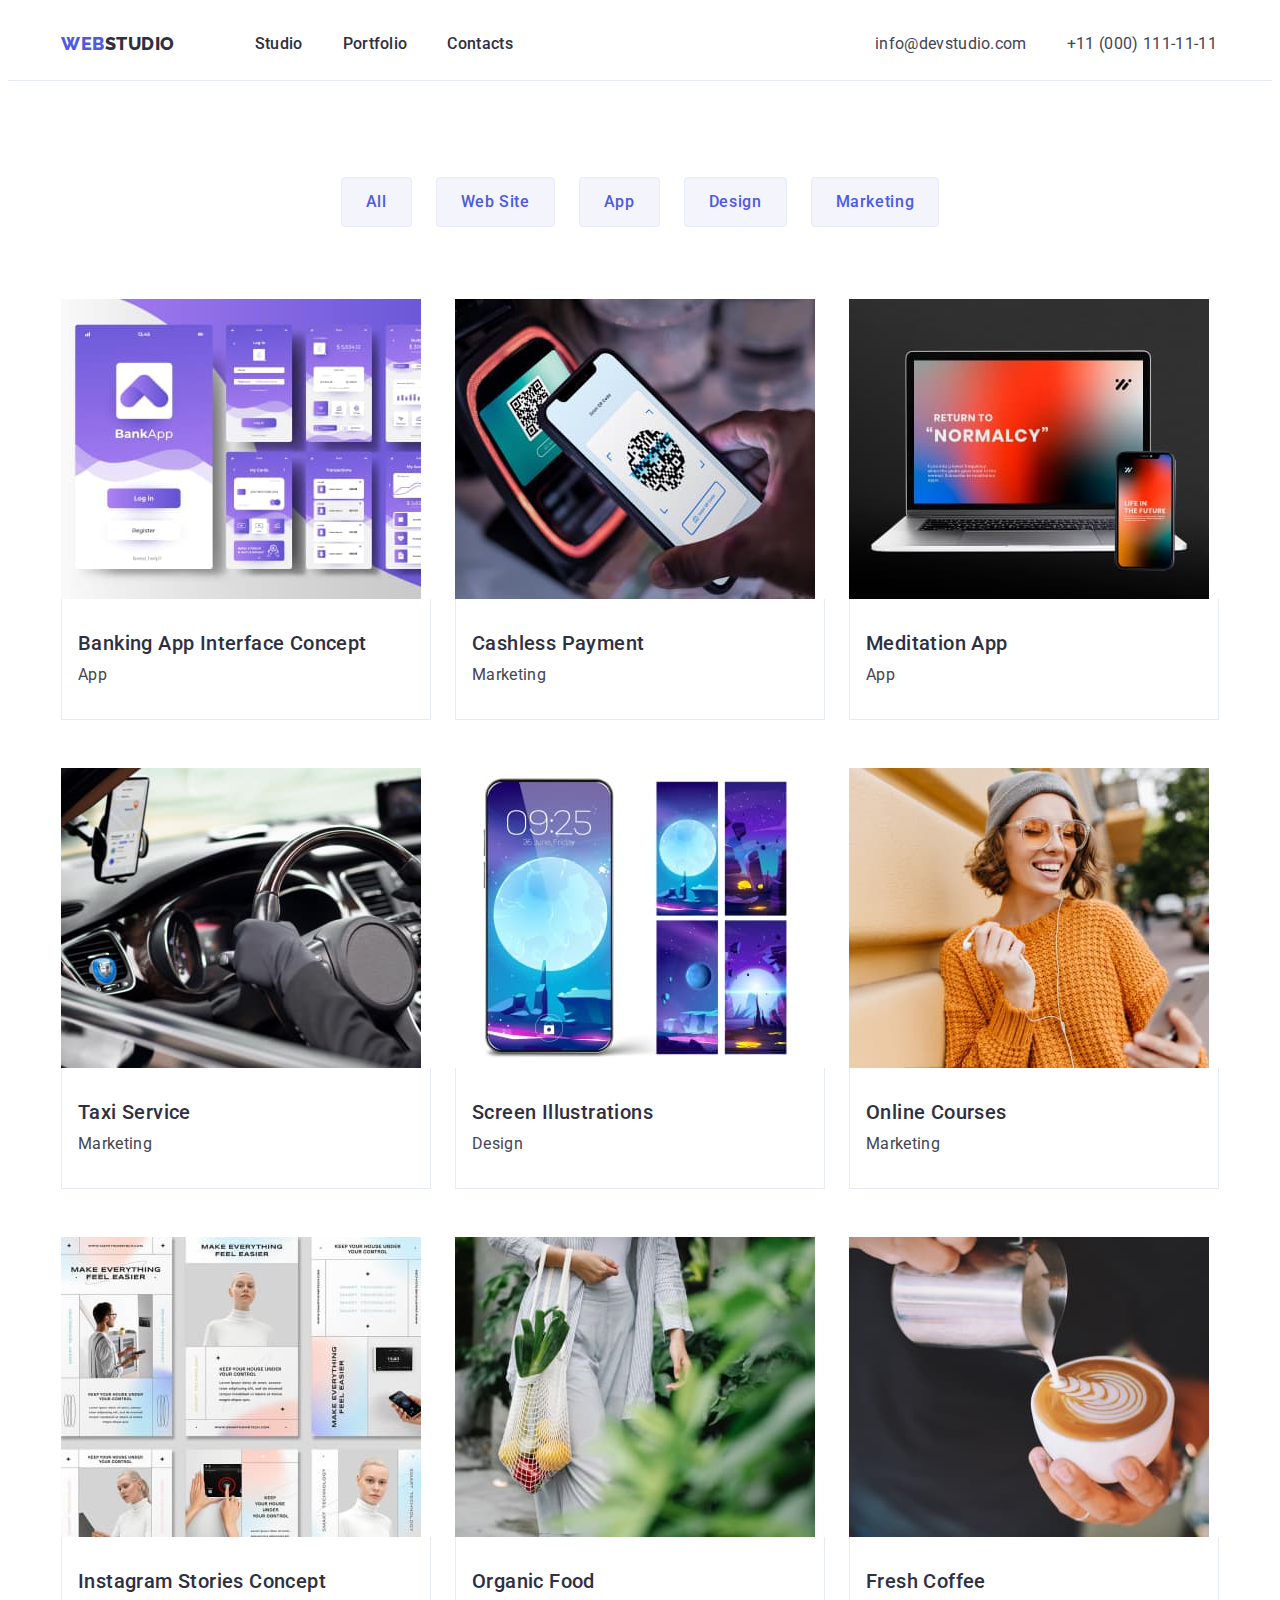
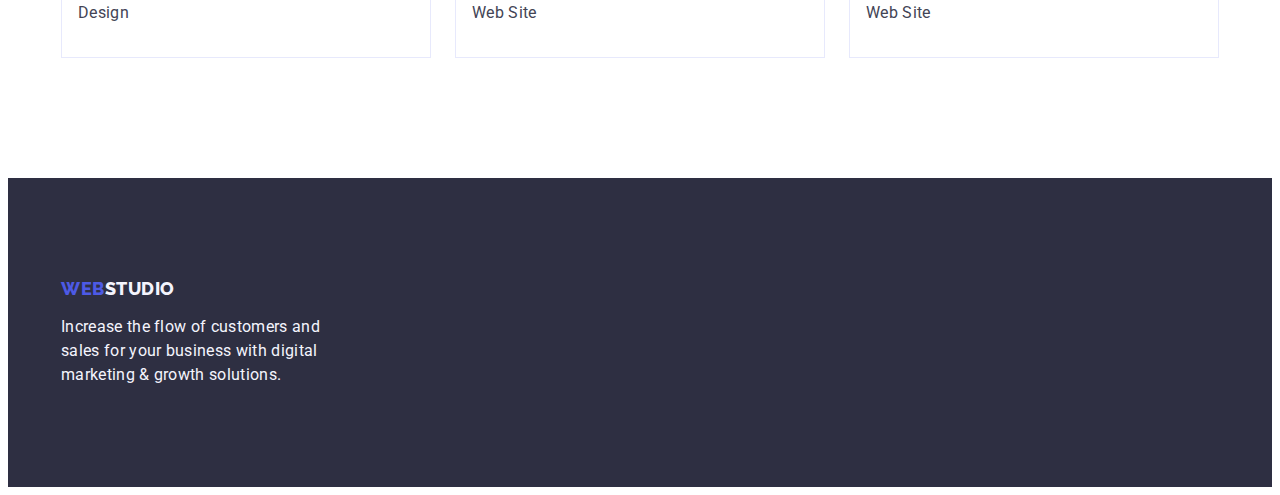
==== portfolio.html @ e4bd3b22 "HW#4" ====
<!DOCTYPE html>

<html lang="en">
  <head>
    <meta charset="UTF-8" />
    <meta name="viewport" content="width=device-width, initial-scale=1.0" />
    <title>WebStudio - Portfolio</title>
    <link rel="preconnect" href="https://fonts.googleapis.com" />
    <link rel="preconnect" href="https://fonts.gstatic.com" crossorigin />
    <link
      href="https://fonts.googleapis.com/css2?family=Raleway:wght@800&family=Roboto:wght@400;500;700;900&display=swap"
      rel="stylesheet"
    />
    <link
      rel="stylesheet"
      href="https://cdnjs.cloudflare.com/ajax/libs/modern-normalize/2.0.0/modern-normalize.min.css"
      integrity="sha512-4xo8blKMVCiXpTaLzQSLSw3KFOVPWhm/TRtuPVc4WG6kUgjH6J03IBuG7JZPkcWMxJ5huwaBpOpnwYElP/m6wg=="
      crossorigin="anonymous"
      referrerpolicy="no-referrer"
    />
    <link rel="stylesheet" href="./css/styles.css" />
  </head>
  <body>
    <!-- HEADER -->
    <header class="page-header">
      <div class="container page-header-container">
        <nav class="page-navigation">
          <a class="logo-header link" href="./index.html">
            Web<span class="logo-header-second">Studio</span>
          </a>
          <ul class="menu list">
            <li class="menu-item">
              <a class="menu-link-first link" href="./index.html">Studio</a>
            </li>
            <li class="menu-item">
              <a class="menu-link-second link" href="./portfolio.html"
                >Portfolio</a
              >
            </li>
            <li class="menu-item">
              <a class="menu-link-third link" href="">Contacts</a>
            </li>
          </ul>
        </nav>
        <address class="page-contacts">
          <ul class="contacts list">
            <li class="contacts-item">
              <a class="contacts-link link" href="mailto:info@devstudio.com"
                >info@devstudio.com</a
              >
            </li>
            <li>
              <a class="contacts-link link" href="tel:+110001111111"
                >+11 (000) 111-11-11</a
              >
            </li>
          </ul>
        </address>
      </div>
    </header>
    <!-- Portfolio -->
    <main class="page-portfolio">
      <section class="page-portfolio-section">
        <div class="container">
          <h1 class="visually-hidden">Portfolio</h1>
          <!-- Filters -->
          <ul class="portfolio-buttons list">
            <li>
              <button class="portfolio-button" type="button">All</button>
            </li>
            <li>
              <button class="portfolio-button" type="button">Web Site</button>
            </li>
            <li><button class="portfolio-button" type="button">App</button></li>
            <li>
              <button class="portfolio-button" type="button">Design</button>
            </li>
            <li>
              <button class="portfolio-button" type="button">Marketing</button>
            </li>
          </ul>
          <!-- Portfolio works-->
          <ul class="portfolios list">
            <li class="portfolio-card">
              <a class="portfolio link" href="">
                <img
                  src="./images/portfolio/photos/BankingAppInterfaceConcept.jpg"
                  alt="Banking App Interface Concept"
                  width="360"
                  height="300"
                />
                <div class="app">
                  <h2 class="section-portfolio-header">
                    Banking App Interface Concept
                  </h2>
                  <p class="section-portfolio-text">App</p>
                </div>
              </a>
            </li>
            <li class="portfolio-card">
              <a class="portfolio link" href="">
                <img
                  src="./images/portfolio/photos/CashlessPayment.jpg"
                  alt="Cashless Payment"
                  width="360"
                  height="300"
                />
                <div class="app">
                  <h2 class="section-portfolio-header">Cashless Payment</h2>
                  <p class="section-portfolio-text">Marketing</p>
                </div>
              </a>
            </li>
            <li class="portfolio-card">
              <a class="portfolio link" href="">
                <img
                  src="./images/portfolio/photos/MeditationApp.jpg"
                  alt="Meditation App"
                  width="360"
                  height="300"
                />
                <div class="app">
                  <h2 class="section-portfolio-header">Meditation App</h2>
                  <p class="section-portfolio-text">App</p>
                </div>
              </a>
            </li>
            <li class="portfolio-card">
              <a class="portfolio link" href="">
                <img
                  src="./images/portfolio/photos/TaxiService.jpg"
                  alt="Taxi Service"
                  width="360"
                  height="300"
                />
                <div class="app">
                  <h2 class="section-portfolio-header">Taxi Service</h2>
                  <p class="section-portfolio-text">Marketing</p>
                </div>
              </a>
            </li>
            <li class="portfolio-card">
              <a class="portfolio link" href="">
                <img
                  src="./images/portfolio/photos/ScreenIllustrations.jpg"
                  alt="Screen Illustrations"
                  width="360"
                  height="300"
                />
                <div class="app">
                  <h2 class="section-portfolio-header">Screen Illustrations</h2>
                  <p class="section-portfolio-text">Design</p>
                </div>
              </a>
            </li>
            <li class="portfolio-card">
              <a class="portfolio link" href="">
                <img
                  src="./images/portfolio/photos/OnlineCourses.jpg"
                  alt="Online Courses"
                  width="360"
                  height="300"
                />
                <div class="app">
                  <h2 class="section-portfolio-header">Online Courses</h2>
                  <p class="section-portfolio-text">Marketing</p>
                </div>
              </a>
            </li>
            <li class="portfolio-card">
              <a class="portfolio link" href="">
                <img
                  src="./images/portfolio/photos/InstagramStoriesConcept.jpg"
                  alt="Instagram Stories Concept"
                  width="360"
                  height="300"
                />
                <div class="app">
                  <h2 class="section-portfolio-header">
                    Instagram Stories Concept
                  </h2>
                  <p class="section-portfolio-text">Design</p>
                </div>
              </a>
            </li>
            <li class="portfolio-card">
              <a class="portfolio link" href="">
                <img
                  src="./images/portfolio/photos/OrganicFood.jpg"
                  alt="Organic Food"
                  width="360"
                  height="300"
                />
                <div class="app">
                  <h2 class="section-portfolio-header">Organic Food</h2>
                  <p class="section-portfolio-text">Web Site</p>
                </div>
              </a>
            </li>
            <li class="portfolio-card">
              <a class="portfolio link" href="">
                <img
                  src="./images/portfolio/photos/FreshCoffee.jpg"
                  alt="Fresh Coffee"
                  width="360"
                  height="300"
                />
                <div class="app">
                  <h2 class="section-portfolio-header">Fresh Coffee</h2>
                  <p class="section-portfolio-text">Web Site</p>
                </div>
              </a>
            </li>
          </ul>
        </div>
      </section>
    </main>
    <!-- FOOTER -->
    <footer class="page-footer">
      <div class="container">
        <a class="logo-footer link" href="./index.html">
          Web<span class="logo-footer-second">Studio</span>
        </a>
        <p class="text-footer">
          Increase the flow of customers and sales for your business with
          digital marketing & growth solutions.
        </p>
      </div>
    </footer>
  </body>
</html>
---- css/styles.css ----
/* ============= VARIABLES ============= */

:root {
  --main-color: #434455;
  --secondary-color: #2e2f42;
  --secondary-white: #f4f4fd;
  --blue: #4d5ae5;
  --white: #ffffff;
  --secondary-blue: #404bbf;
  --third-white: #e7e9fc;
}

/* ============= /VARIABLES ============= */

/* ============= COMMON STYLES ============= */
h1,
h2,
h3,
h4,
h5,
h6,
p {
  margin-top: 0;
  margin-bottom: 0;
}

ul,
ol {
  padding-left: 0;
  margin-top: 0;
  margin-bottom: 0;
}

img {
  display: block;
}

.list {
  list-style-type: none;
}

.link {
  text-decoration: none;
}

button {
  cursor: pointer;
}

body {
  font-family: "Roboto", sans-serif;
  color: var(--main-color);
  background-color: var(--white);
}

.container {
  width: 1158px;
  margin-left: auto;
  margin-right: auto;
  padding-left: 15px;
  padding-right: 15px;
}

.visually-hidden {
  position: absolute;
  width: 1px;
  height: 1px;
  margin: -1px;
  border: 0;
  padding: 0;
  white-space: nowrap;
  clip-path: inset(100%);
  clip: rect(0 0 0 0);
  overflow: hidden;
}

/* ============= /COMMON STYLES ============= */

/* ============= PAGE HEADER ============= */
.page-header {
  border-bottom: 1px solid #e7e9fc;
}

.page-header-container {
  display: flex;
  justify-content: space-between;
}

.page-navigation {
  display: flex;
  align-items: center;
  width: 100%;
  max-width: 452px;
  justify-content: space-between;
}

.logo-header {
  margin-right: 76px;
  font-family: "Raleway", sans-serif;
  font-size: 18px;
  font-weight: 800;
  line-height: 1.17;
  letter-spacing: 0.03em;
  text-transform: uppercase;
  color: var(--blue);
}

.logo-header-second {
  color: var(--secondary-color);
}

.menu {
  display: flex;
  gap: 40px;
}

.menu-link-first {
  padding-top: 24px;
  padding-bottom: 24px;
  font-size: 16px;
  font-weight: 500;
  line-height: 1.5;
  letter-spacing: 0.02em;
  color: var(--secondary-color);
}

.menu-link-second {
  padding-top: 24px;
  padding-bottom: 24px;
  font-size: 16px;
  font-weight: 500;
  line-height: 1.5;
  letter-spacing: 0.02em;
  color: var(--secondary-color);
}

.menu-link-third {
  padding-top: 24px;
  padding-bottom: 24px;
  font-size: 16px;
  font-weight: 500;
  line-height: 1.5;
  letter-spacing: 0.02em;
  color: var(--secondary-color);
}

.contacts {
  display: flex;
  gap: 40px;
}

.contacts-link {
  font-size: 16px;
  font-weight: 400;
  line-height: 1.5;
  letter-spacing: 0.02em;
  color: var(--main-color);
}

.page-contacts {
  padding-top: 24px;
  padding-bottom: 24px;
  font-style: normal;
  width: 100%;
  max-width: 344px;
  justify-content: space-between;
}

.menu-link-first:hover,
.menu-link-first:focus,
.menu-link-second:hover,
.menu-link-second:focus,
.menu-link-third:hover,
.menu-link-third:focus,
.contacts-link:hover,
.contacts-link:focus {
  color: var(--secondary-blue);
}

/* ============= /PAGE HEADER ============= */

/* ============= STUDIO PAGE ============= */

.page-hero {
  display: flex;
  justify-content: space-between;
  padding-top: 188px;
  padding-bottom: 188px;
  background-color: var(--secondary-color);
  background-image: linear-gradient(
      rgba(46, 47, 66, 0.7),
      rgba(46, 47, 66, 0.7)
    ),
    url(../images/home/photos/hero-image.jpg);
  background-size: cover;
}

.page-hero-container {
  display: flex;
  flex-direction: column;
  gap: 48px;
  align-items: center;
  justify-content: space-between;
}

.page-hero-header {
  display: flex;
  max-width: 496px;

  font-size: 56px;
  font-weight: 700;
  line-height: 1.07;
  letter-spacing: 0.02em;
  color: var(--white);
}

.page-hero-button {
  display: block;
  min-width: 169px;
  padding-top: 16px;
  padding-bottom: 16px;
  padding-left: 24px;
  padding-right: 24px;
  flex-shrink: 0;
  border: none;
  border-radius: 4px;
  font-family: "Roboto", sans-serif;
  font-size: 16px;
  font-style: normal;
  font-weight: 500;
  line-height: 1.5;
  letter-spacing: 0.04em;
  color: var(--white);
  background-color: var(--blue);
}

.page-hero-button:hover,
.page-hero-button:focus {
  background-color: var(--secondary-blue);
}

.page-benefits {
  padding-top: 120px;
  padding-bottom: 120px;
}

.benefits {
  display: flex;
  justify-content: space-between;
  gap: 24px;
}

.benefit {
  flex-basis: calc((100% - 3 * 24px) / 4);
}

.section-header {
  margin-bottom: 72px;
  font-size: 36px;
  font-weight: 700;
  line-height: 1.11;
  letter-spacing: 0.02em;
  text-align: center;
  text-transform: capitalize;
  color: var(--secondary-color);
}

.section-benefits-header {
  margin-bottom: 8px;
  font-size: 20px;
  font-weight: 500;
  line-height: 1.2;
  letter-spacing: 0.02em;
  color: var(--secondary-color);
}

.section-team-header {
  margin-bottom: 8px;
  text-align: center;
  font-size: 20px;
  font-weight: 500;
  line-height: 1.2;
  letter-spacing: 0.02em;
  color: var(--secondary-color);
}

.section-benefits-text {
  font-size: 16px;
  font-weight: 400;
  line-height: 1.5;
  letter-spacing: 0.02em;
  color: var(--main-color);
}

.section-team-text {
  text-align: center;
  font-size: 16px;
  font-weight: 400;
  line-height: 1.5;
  letter-spacing: 0.02em;
  color: var(--main-color);
}

.page-features {
  padding-bottom: 120px;
}

.features {
  display: flex;
  gap: 24px;
}

.feature {
  flex-basis: calc((100% - 2 * 24px) / 3);
}

.page-team {
  padding-top: 120px;
  padding-bottom: 120px;
  background-color: var(--secondary-white);
}

.team {
  display: flex;
  gap: 24px;
}

.teammate {
  border-top-left-radius: 0px;
  border-top-right-radius: 0px;
  border-bottom-right-radius: 4px;
  border-bottom-left-radius: 4px;
  flex-basis: calc((100% - 3 * 24px) / 4);
  background-color: var(--white);
}

.teammate-data {
  padding-top: 32px;
  padding-bottom: 32px;
}

/* ============= /STUDIO PAGE ============= */

/* ============= PORTFOLIO PAGE ============= */
.page-portfolio-section {
  padding-top: 96px;
  padding-bottom: 120px;
}

.portfolio-buttons {
  display: flex;
  justify-content: center;
  gap: 24px;
  margin-bottom: 72px;
}

.portfolio-button {
  padding-top: 12px;
  padding-bottom: 12px;
  padding-left: 24px;
  padding-right: 24px;
  border-radius: 4px;
  border: 1px solid var(--third-white);
  font-family: "Roboto", sans-serif;
  font-size: 16px;
  font-weight: 500;
  line-height: 1.5;
  letter-spacing: 0.04em;
  color: var(--blue);
  background-color: var(--secondary-white);
}

.portfolio-button:hover,
.portfolio-button:focus {
  background-color: var(--secondary-blue);
  color: var(--white);
  border: 1px solid transparent;
}

.portfolios {
  display: flex;
  flex-wrap: wrap;
  column-gap: 24px;
  row-gap: 48px;
}

.portfolio-card {
  width: calc((100% - 48px) / 3);
}

.app {
  padding: 32px 16px;
  border: 1px solid var(--third-white);
  border-top: none;
}

.section-portfolio-header {
  margin-bottom: 8px;
  font-size: 20px;
  font-weight: 500;
  line-height: 1.2;
  letter-spacing: 0.02em;
  color: var(--secondary-color);
}

.section-portfolio-text {
  font-size: 16px;
  font-weight: 400;
  line-height: 1.5;
  letter-spacing: 0.02em;
  color: var(--main-color);
}

/* ============= /PORTFOLIO PAGE ============= */

/* ============= PAGE FOOTER ============= */

.page-footer {
  padding-top: 100px;
  padding-bottom: 100px;
  background-color: var(--secondary-color);
}

.logo-footer {
  display: inline-block;
  margin-bottom: 16px;
  font-family: "Raleway", sans-serif;
  font-size: 18px;
  font-weight: 800;
  line-height: 1.17;
  letter-spacing: 0.03em;
  text-transform: uppercase;
  color: var(--blue);
}

.logo-footer-second {
  color: var(--secondary-white);
}

.text-footer {
  width: 264px;
  font-size: 16px;
  font-weight: 400;
  line-height: 1.5;
  letter-spacing: 0.02em;
  color: var(--secondary-white);
}

/* ============= /PAGE FOOTER ============= */
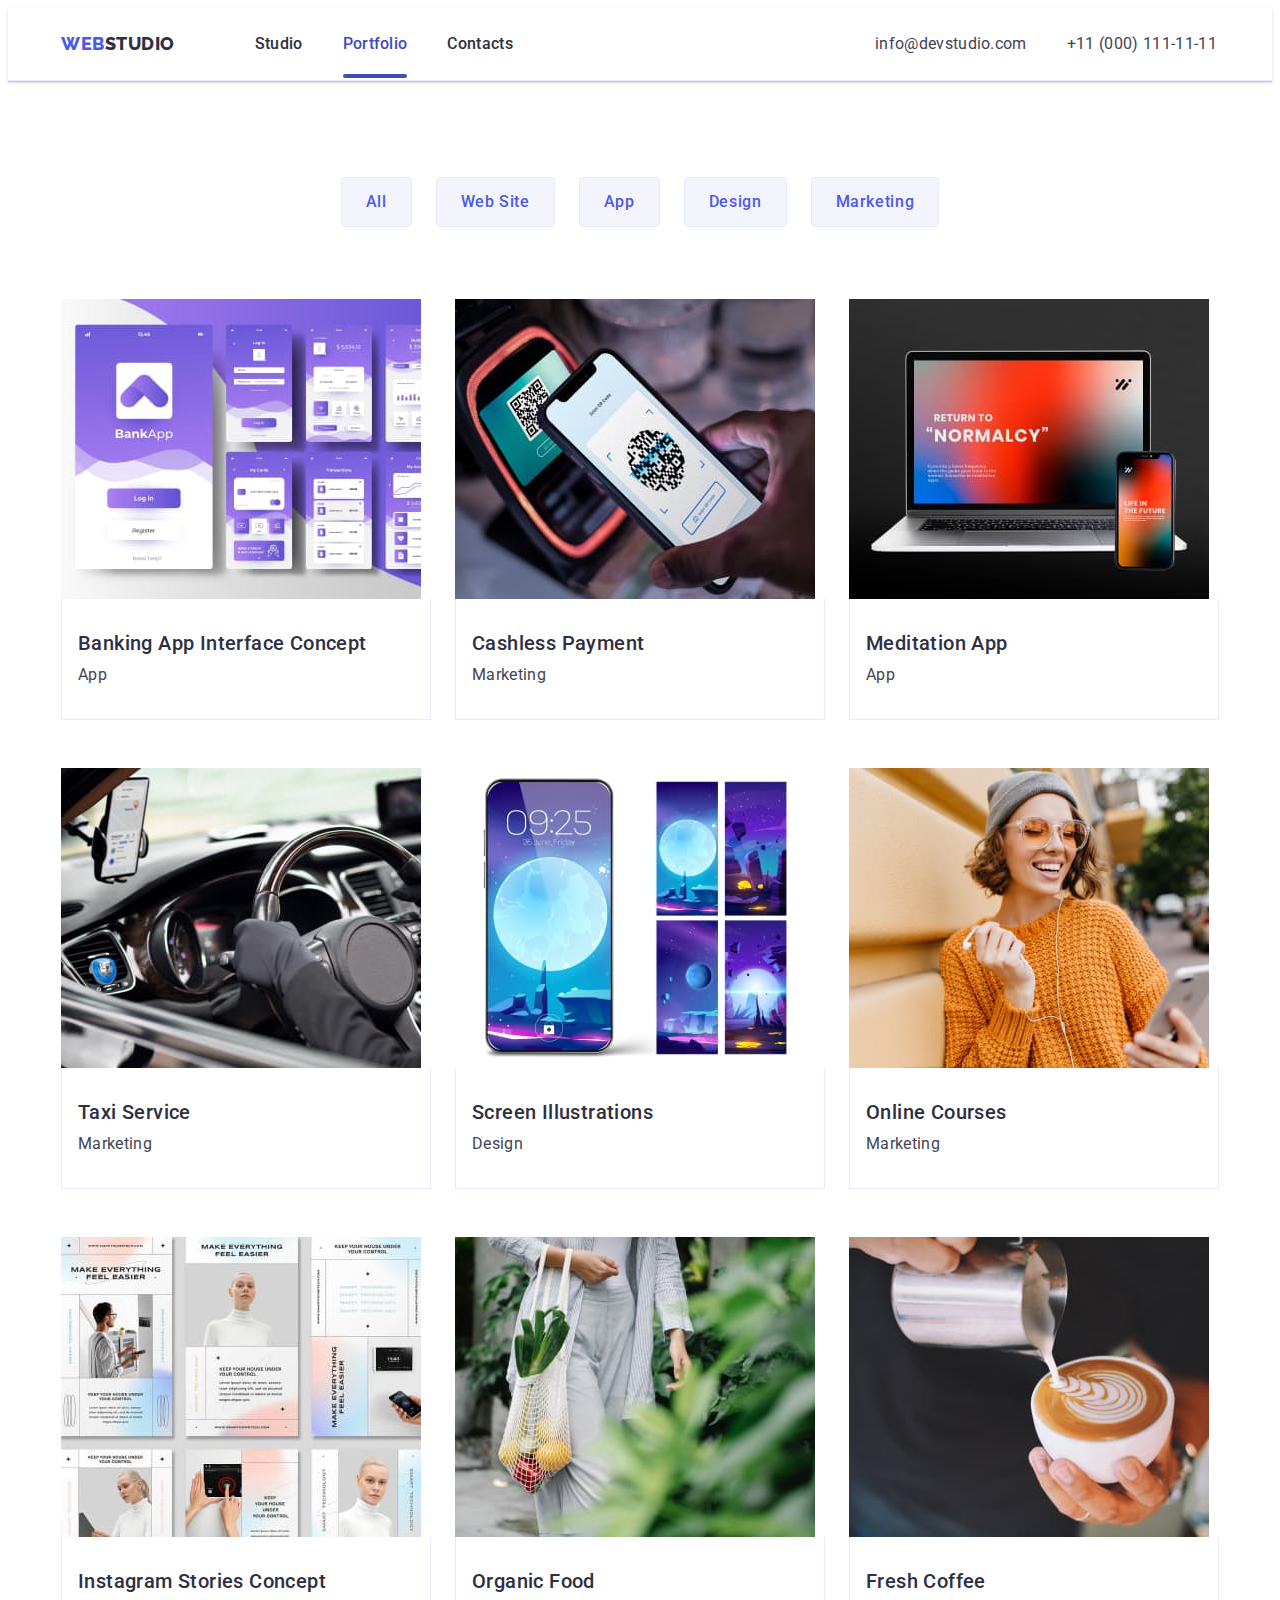
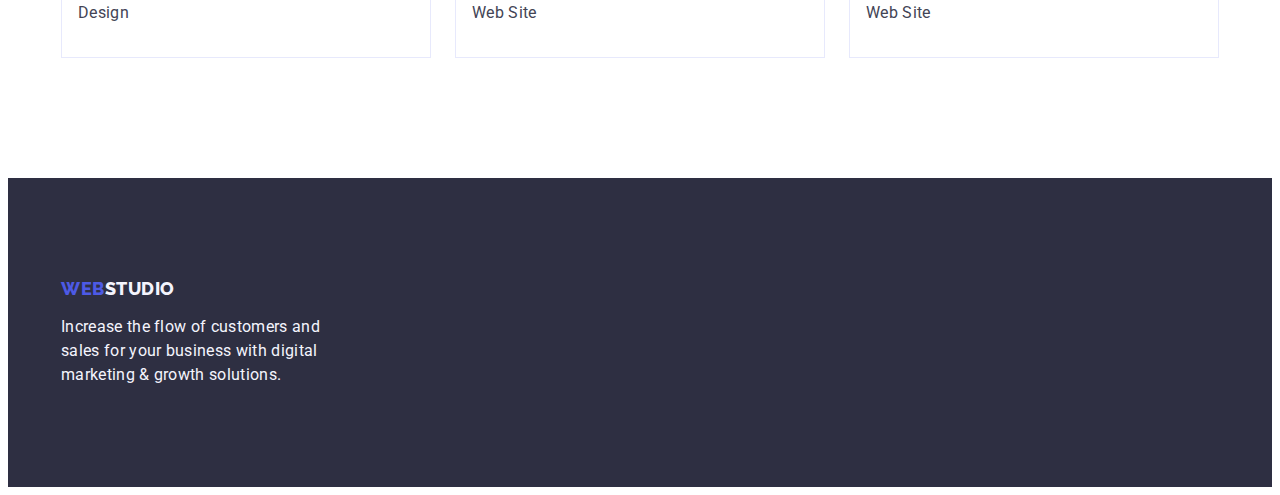
==== commit 18eaac20: "fix" ====
--- a/portfolio.html
+++ b/portfolio.html
@@ -33,7 +33,9 @@
               <a class="menu-link-first link" href="./index.html">Studio</a>
             </li>
             <li class="menu-item">
-              <a class="menu-link-second link" href="./portfolio.html"
+              <a
+                class="menu-link-second menu-link-portfolio link"
+                href="./portfolio.html"
                 >Portfolio</a
               >
             </li>
--- a/css/styles.css
+++ b/css/styles.css
@@ -79,6 +79,9 @@
 /* ============= PAGE HEADER ============= */
 .page-header {
   border-bottom: 1px solid #e7e9fc;
+  box-shadow: 0px 1px 6px 0px rgba(46, 47, 66, 0.08),
+    0px 1px 1px 0px rgba(46, 47, 66, 0.16),
+    0px 2px 1px 0px rgba(46, 47, 66, 0.08);
 }
 
 .page-header-container {
@@ -114,58 +117,6 @@
   gap: 40px;
 }
 
-.menu-link-first {
-  padding-top: 24px;
-  padding-bottom: 24px;
-  font-size: 16px;
-  font-weight: 500;
-  line-height: 1.5;
-  letter-spacing: 0.02em;
-  color: var(--secondary-color);
-}
-
-.menu-link-second {
-  padding-top: 24px;
-  padding-bottom: 24px;
-  font-size: 16px;
-  font-weight: 500;
-  line-height: 1.5;
-  letter-spacing: 0.02em;
-  color: var(--secondary-color);
-}
-
-.menu-link-third {
-  padding-top: 24px;
-  padding-bottom: 24px;
-  font-size: 16px;
-  font-weight: 500;
-  line-height: 1.5;
-  letter-spacing: 0.02em;
-  color: var(--secondary-color);
-}
-
-.contacts {
-  display: flex;
-  gap: 40px;
-}
-
-.contacts-link {
-  font-size: 16px;
-  font-weight: 400;
-  line-height: 1.5;
-  letter-spacing: 0.02em;
-  color: var(--main-color);
-}
-
-.page-contacts {
-  padding-top: 24px;
-  padding-bottom: 24px;
-  font-style: normal;
-  width: 100%;
-  max-width: 344px;
-  justify-content: space-between;
-}
-
 .menu-link-first:hover,
 .menu-link-first:focus,
 .menu-link-second:hover,
@@ -175,6 +126,148 @@
 .contacts-link:hover,
 .contacts-link:focus {
   color: var(--secondary-blue);
+}
+
+.menu-link-first::before {
+  content: "";
+}
+
+.menu-link-first {
+  padding-top: 24px;
+  padding-bottom: 24px;
+  font-size: 16px;
+  font-weight: 500;
+  line-height: 1.5;
+  letter-spacing: 0.02em;
+  color: var(--secondary-color);
+}
+
+.menu-link-home {
+  /* -position- */
+  position: relative;
+
+  /* -size- */
+  padding-top: 24px;
+  padding-bottom: 24px;
+
+  /* -typography- */
+  font-size: 16px;
+  font-weight: 500;
+  line-height: 1.5;
+  letter-spacing: 0.02em;
+
+  /* -text color- */
+  color: var(--secondary-blue);
+
+  /* -bridge- */
+  transition: color 250ms cubic-bezier(0.4, 0, 0.2, 1);
+}
+
+.menu-link-home::after {
+  content: "";
+
+  /* -position- */
+  position: absolute;
+  left: 0;
+  bottom: -1px;
+
+  /* -size- */
+  width: 100%;
+  height: 4px;
+
+  /* -color- */
+  background-color: var(--secondary-blue);
+
+  /* -displaing- */
+  border-radius: 2px;
+}
+
+.menu-link-second {
+  padding-top: 24px;
+  padding-bottom: 24px;
+  font-size: 16px;
+  font-weight: 500;
+  line-height: 1.5;
+  letter-spacing: 0.02em;
+  color: var(--secondary-color);
+}
+
+.menu-link-portfolio {
+  /* -position- */
+  position: relative;
+
+  /* -size- */
+  padding-top: 24px;
+  padding-bottom: 24px;
+
+  /* -typography- */
+  font-size: 16px;
+  font-weight: 500;
+  line-height: 1.5;
+  letter-spacing: 0.02em;
+
+  /* -text color- */
+  color: var(--secondary-blue);
+
+  /* -bridge- */
+  transition: color 250ms cubic-bezier(0.4, 0, 0.2, 1);
+}
+
+.menu-link-portfolio::after {
+  content: "";
+
+  /* -position- */
+  position: absolute;
+  left: 0;
+  bottom: -1px;
+
+  /* -size- */
+  width: 100%;
+  height: 4px;
+
+  /* -color- */
+  background-color: var(--secondary-blue);
+
+  /* -displaing- */
+  border-radius: 2px;
+}
+
+.menu-link-third {
+  padding-top: 24px;
+  padding-bottom: 24px;
+  font-size: 16px;
+  font-weight: 500;
+  line-height: 1.5;
+  letter-spacing: 0.02em;
+  color: var(--secondary-color);
+}
+
+.contacts {
+  display: flex;
+  gap: 40px;
+}
+
+.page-contacts {
+  padding-top: 24px;
+  padding-bottom: 24px;
+  font-style: normal;
+  width: 100%;
+  max-width: 344px;
+  justify-content: space-between;
+}
+
+.contacts-link {
+  /* -typography- */
+  font-size: 16px;
+  font-weight: 400;
+  line-height: 1.5;
+  letter-spacing: 0.02em;
+
+  /* -text color- */
+  color: var(--main-color);
+
+  /* -bridge- */
+  transition: color 250ms cubic-bezier(0.4, 0, 0.2, 1);
 }
 
 /* ============= /PAGE HEADER ============= */
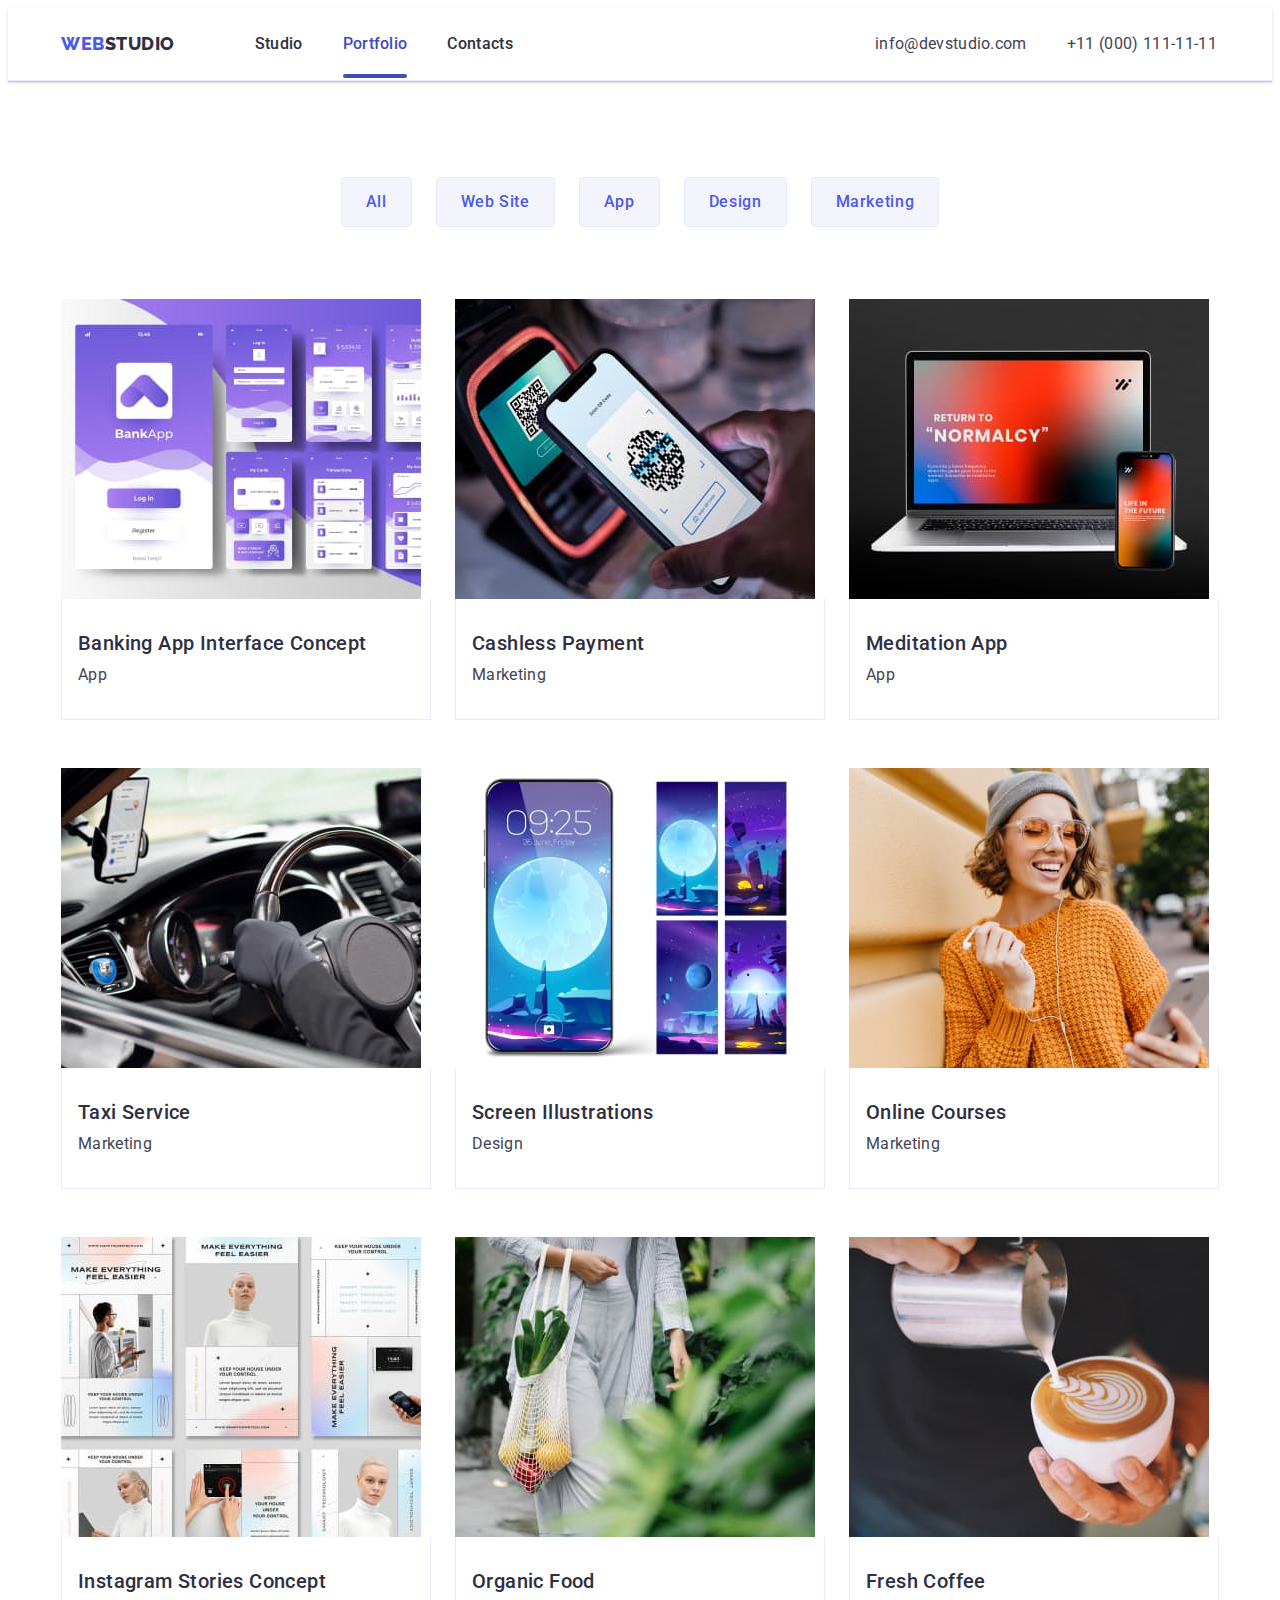
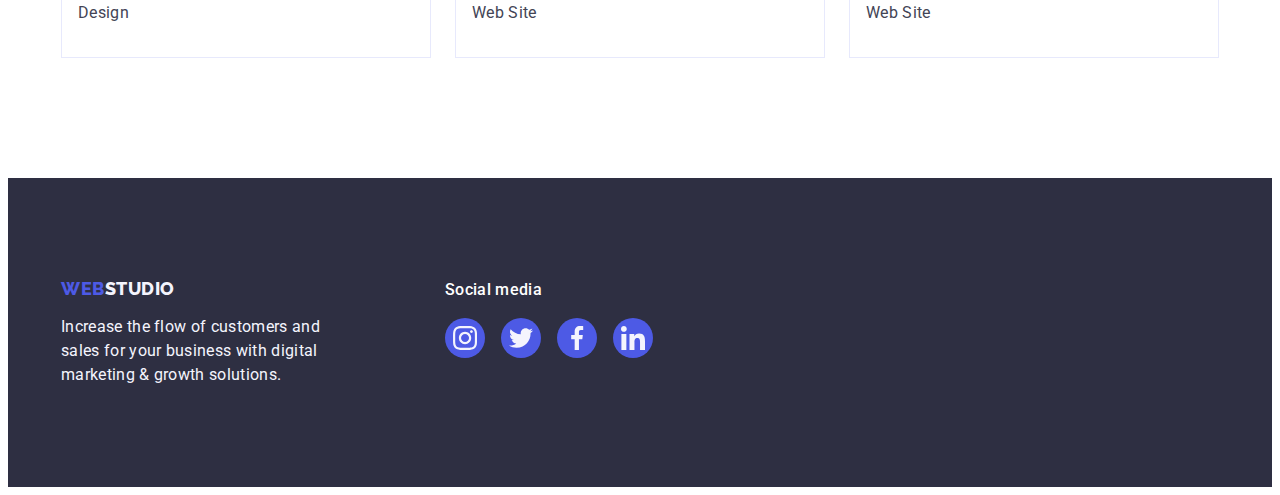
==== commit f1fae291: "fix" ====
--- a/portfolio.html
+++ b/portfolio.html
@@ -219,14 +219,69 @@
     </main>
     <!-- FOOTER -->
     <footer class="page-footer">
-      <div class="container">
-        <a class="logo-footer link" href="./index.html">
-          Web<span class="logo-footer-second">Studio</span>
-        </a>
-        <p class="text-footer">
-          Increase the flow of customers and sales for your business with
-          digital marketing & growth solutions.
-        </p>
+      <div class="footer container">
+        <div class="footer-first">
+          <a class="logo-footer link" href="./index.html">
+            Web<span class="logo-footer-second">Studio</span>
+          </a>
+          <p class="text-footer">
+            Increase the flow of customers and sales for your business with
+            digital marketing & growth solutions.
+          </p>
+        </div>
+        <div class="footer-second">
+          <p class="social-footer-text">Social media</p>
+          <ul class="social-icon-footer list">
+            <li class="instagram-footer">
+              <a class="social-footer">
+                <svg
+                  class="social-icon-footer"
+                  width="24"
+                  height="24"
+                  aria-label="icon-instagram"
+                >
+                  <use href="./images/icons.svg#icon-instagram"></use>
+                </svg>
+              </a>
+            </li>
+            <li class="twitter-footer">
+              <a class="social-footer">
+                <svg
+                  class="social-icon-footer"
+                  width="24"
+                  height="24"
+                  aria-label="icon-twitter"
+                >
+                  <use href="./images/icons.svg#icon-twitter"></use>
+                </svg>
+              </a>
+            </li>
+            <li class="facebook-footer">
+              <a class="social-footer">
+                <svg
+                  class="social-icon-footer"
+                  width="24"
+                  height="24"
+                  aria-label="icon-facebook"
+                >
+                  <use href="./images/icons.svg#icon-facebook"></use>
+                </svg>
+              </a>
+            </li>
+            <li class="linkedin-footer">
+              <a class="social-footer">
+                <svg
+                  class="social-icon-footer"
+                  width="24"
+                  height="24"
+                  aria-label="icon-linkedin"
+                >
+                  <use href="./images/icons.svg#icon-linkedin"></use>
+                </svg>
+              </a>
+            </li>
+          </ul>
+        </div>
       </div>
     </footer>
   </body>
--- a/css/styles.css
+++ b/css/styles.css
@@ -90,6 +90,7 @@
 }
 
 .page-navigation {
+  /* -container- */
   display: flex;
   align-items: center;
   width: 100%;
@@ -99,6 +100,8 @@
 
 .logo-header {
   margin-right: 76px;
+
+  /* -typography- */
   font-family: "Raleway", sans-serif;
   font-size: 18px;
   font-weight: 800;
@@ -128,13 +131,12 @@
   color: var(--secondary-blue);
 }
 
-.menu-link-first::before {
-  content: "";
-}
-
 .menu-link-first {
+  /* -size- */
   padding-top: 24px;
   padding-bottom: 24px;
+
+  /* -typography- */
   font-size: 16px;
   font-weight: 500;
   line-height: 1.5;
@@ -183,8 +185,11 @@
 }
 
 .menu-link-second {
+  /* -size- */
   padding-top: 24px;
   padding-bottom: 24px;
+
+  /* -typography- */
   font-size: 16px;
   font-weight: 500;
   line-height: 1.5;
@@ -233,8 +238,11 @@
 }
 
 .menu-link-third {
+  /* -size- */
   padding-top: 24px;
   padding-bottom: 24px;
+
+  /* -typography- */
   font-size: 16px;
   font-weight: 500;
   line-height: 1.5;
@@ -248,9 +256,14 @@
 }
 
 .page-contacts {
+  /* -size- */
   padding-top: 24px;
   padding-bottom: 24px;
+
+  /* -typography- */
   font-style: normal;
+
+  /* -container- */
   width: 100%;
   max-width: 344px;
   justify-content: space-between;
@@ -273,12 +286,14 @@
 /* ============= /PAGE HEADER ============= */
 
 /* ============= STUDIO PAGE ============= */
-
+.page-main {
+  display: flex;
+  flex-direction: column;
+}
 .page-hero {
-  display: flex;
-  justify-content: space-between;
-  padding-top: 188px;
-  padding-bottom: 188px;
+  max-width: 1440px;
+
+  /* -background- */
   background-color: var(--secondary-color);
   background-image: linear-gradient(
       rgba(46, 47, 66, 0.7),
@@ -286,18 +301,23 @@
     ),
     url(../images/home/photos/hero-image.jpg);
   background-size: cover;
+  background-repeat: no-repeat;
+  background-position: center;
 }
 
 .page-hero-container {
+  /* -container- */
   display: flex;
   flex-direction: column;
   gap: 48px;
   align-items: center;
   justify-content: space-between;
+
+  padding-top: 188px;
+  padding-bottom: 188px;
 }
 
 .page-hero-header {
-  display: flex;
   max-width: 496px;
 
   font-size: 56px;
@@ -325,6 +345,7 @@
   letter-spacing: 0.04em;
   color: var(--white);
   background-color: var(--blue);
+  transition: background-color 250ms cubic-bezier(0.4, 0, 0.2, 1);
 }
 
 .page-hero-button:hover,
@@ -345,6 +366,16 @@
 
 .benefit {
   flex-basis: calc((100% - 3 * 24px) / 4);
+}
+
+.icon-container {
+  display: flex;
+  align-items: center;
+  justify-content: center;
+  height: 112px;
+  background-color: var(--secondary-white);
+  border-radius: 4px;
+  margin-bottom: 8px;
 }
 
 .section-header {
@@ -367,6 +398,20 @@
   color: var(--secondary-color);
 }
 
+.section-benefits-text {
+  font-size: 16px;
+  font-weight: 400;
+  line-height: 1.5;
+  letter-spacing: 0.02em;
+  color: var(--main-color);
+}
+
+.teammate {
+  box-shadow: 0px 1px 6px rgba(46, 47, 66, 0.08),
+    0px 1px 1px rgba(46, 47, 66, 0.16), 0px 2px 1px rgba(46, 47, 66, 0.08);
+  transition: background-color 250ms cubic-bezier(0.4, 0, 0.2, 1);
+}
+
 .section-team-header {
   margin-bottom: 8px;
   text-align: center;
@@ -377,12 +422,42 @@
   color: var(--secondary-color);
 }
 
-.section-benefits-text {
-  font-size: 16px;
-  font-weight: 400;
-  line-height: 1.5;
-  letter-spacing: 0.02em;
-  color: var(--main-color);
+.social-icon-team {
+  display: flex;
+  justify-content: center;
+  gap: 24px;
+  margin-top: 8px;
+}
+
+.instagram-teammate,
+.twitter-teammate,
+.facebook-teammate,
+.linkedin-teammate {
+  width: 40px;
+  height: 40px;
+}
+
+.social {
+  display: flex;
+  align-items: center;
+  justify-content: center;
+  width: 100%;
+  height: 100%;
+  background-color: var(--blue);
+  border-radius: 50%;
+  color: var(--secondary-white);
+}
+
+.social:hover {
+  background-color: var(--secondary-blue);
+}
+
+.social:focus {
+  background-color: var(--secondary-blue);
+}
+
+.social-icon-teammate {
+  fill: currentColor;
 }
 
 .section-team-text {
@@ -512,6 +587,15 @@
   padding-top: 100px;
   padding-bottom: 100px;
   background-color: var(--secondary-color);
+}
+
+.footer {
+  display: flex;
+  align-items: baseline;
+}
+
+.footer-first {
+  margin-right: 120px;
 }
 
 .logo-footer {
@@ -539,4 +623,51 @@
   color: var(--secondary-white);
 }
 
+.social-footer-text {
+  margin-bottom: 16px;
+  font-weight: 500;
+  font-size: 16px;
+  line-height: 1.5;
+  letter-spacing: 0.02em;
+  color: var(--white);
+}
+
+.social-icon-footer {
+  display: flex;
+  justify-content: center;
+  gap: 16px;
+}
+
+.instagram-footer,
+.twitter-footer,
+.facebook-footer,
+.linkedin-footer {
+  width: 40px;
+  height: 40px;
+  transition: background-color 250ms cubic-bezier(0.4, 0, 0.2, 1);
+}
+
+.social-footer {
+  display: flex;
+  align-items: center;
+  justify-content: center;
+  width: 100%;
+  height: 100%;
+  background-color: var(--blue);
+  border-radius: 50%;
+  color: var(--secondary-white);
+}
+
+.social-footer:hover {
+  background-color: #31d0aa;
+}
+
+.social-footer:focus {
+  background-color: #31d0aa;
+}
+
+.social-icon-footer {
+  fill: currentColor;
+}
+
 /* ============= /PAGE FOOTER ============= */
